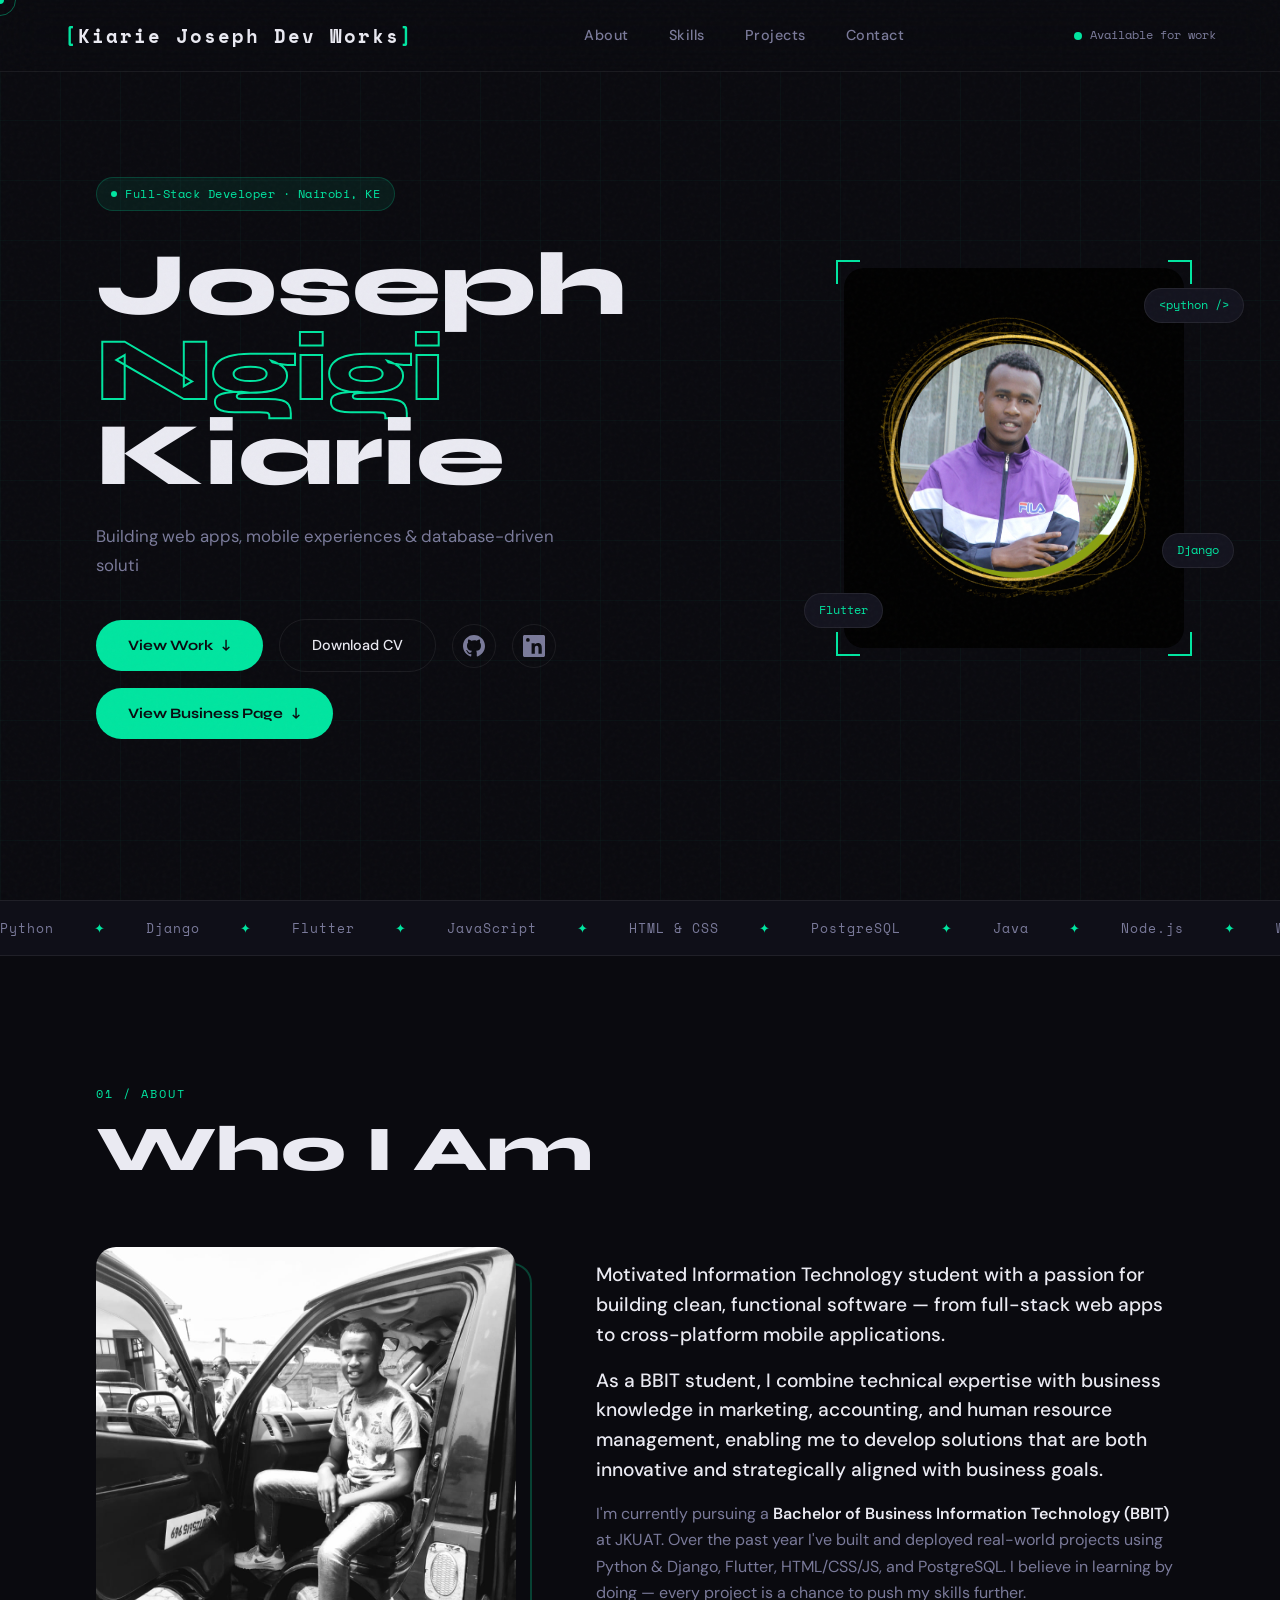
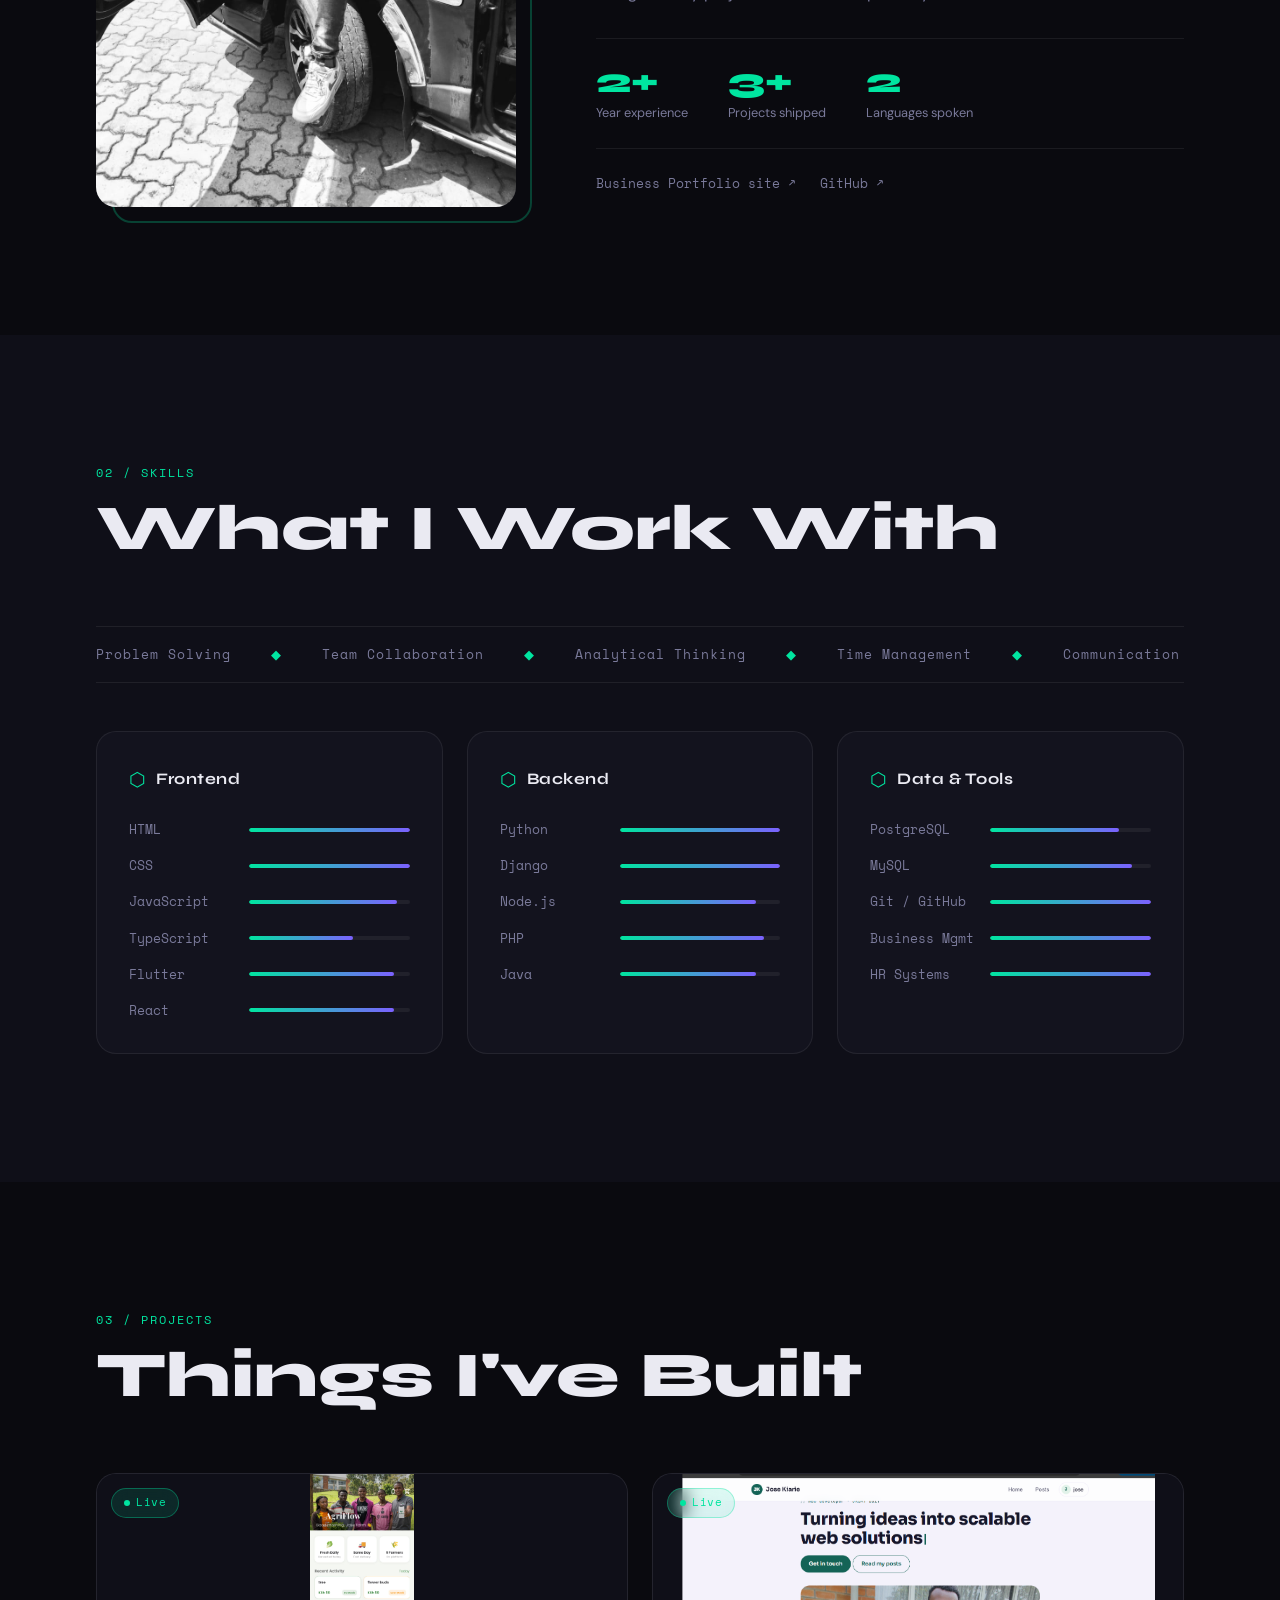
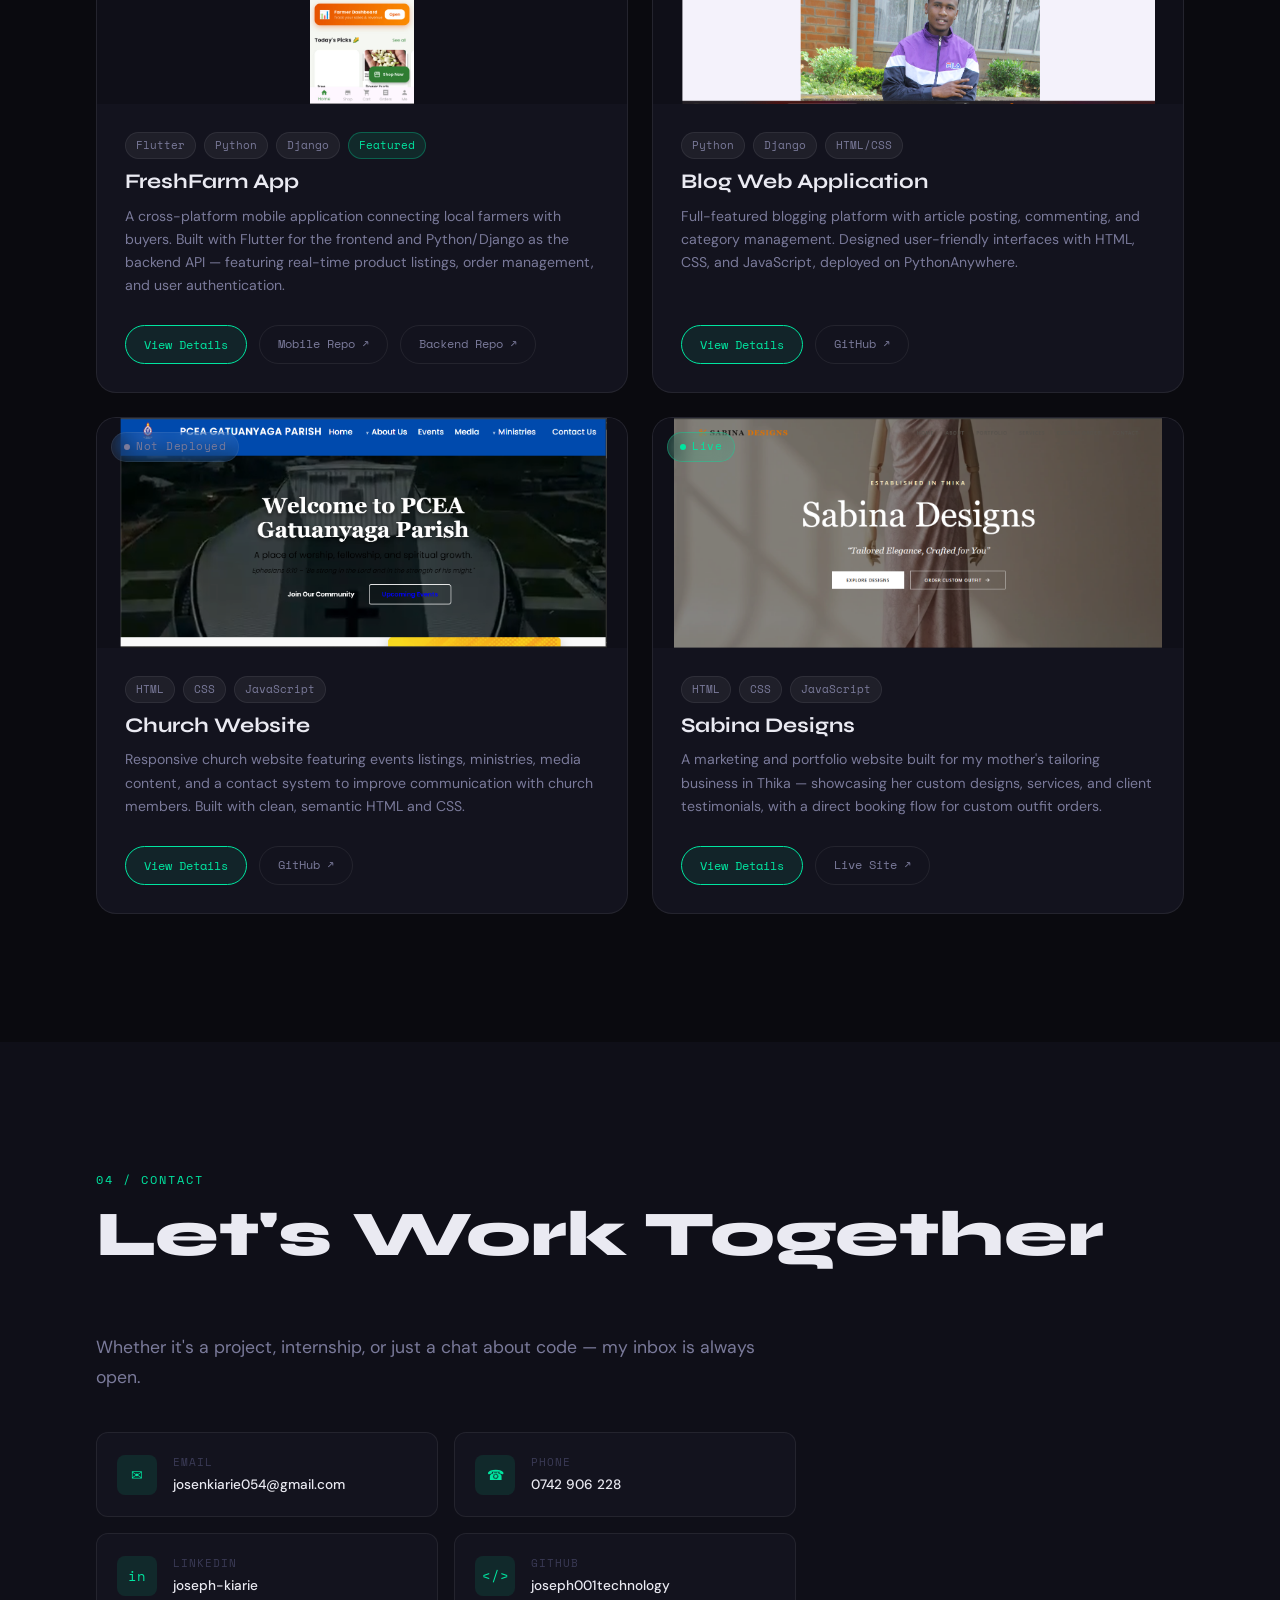
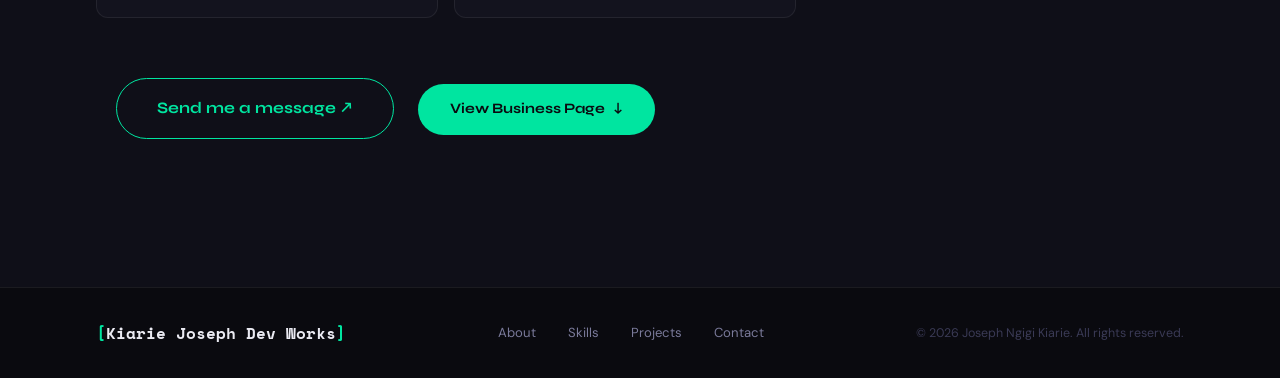
==== index.html @ 8373a61e "Initial commit" ====
<!DOCTYPE html>
<html lang="en">
<head>
  <meta charset="UTF-8" />
  <meta name="viewport" content="width=device-width, initial-scale=1.0" />
  <title>Joseph Ngigi Kiarie — Developer</title>
  <link rel="preconnect" href="https://fonts.googleapis.com" />
  <link rel="preconnect" href="https://fonts.gstatic.com" crossorigin />
  <link href="https://fonts.googleapis.com/css2?family=Space+Mono:ital,wght@0,400;0,700;1,400&family=Syne:wght@400;600;700;800&family=DM+Sans:wght@300;400;500&display=swap" rel="stylesheet" />
  <link rel="stylesheet" href="style.css" />
  <link rel="stylesheet" href="mediaqueries.css" />
</head>
<body>
 
  <!-- CURSOR -->
  <div class="cursor" id="cursor"></div>
  <div class="cursor-follower" id="cursor-follower"></div>
 
  <!-- NOISE OVERLAY -->
  <div class="noise"></div>
 
  <!-- DESKTOP NAV -->
  <nav id="desktop-nav">
    <div class="logo">
      <span class="logo-bracket">[</span>Kiarie Joseph Dev Works<span class="logo-bracket">]</span>
    </div>
    <ul class="nav-links">
      <li><a href="#about">About</a></li>
      <li><a href="#experience">Skills</a></li>
      <li><a href="#projects">Projects</a></li>
      <li><a href="#contact">Contact</a></li>
    </ul>
    <div class="nav-status">
      <span class="status-dot"></span> Available for work
    </div>
  </nav>
 
  <!-- HAMBURGER NAV -->
  <nav id="hamburger-nav">
    <div class="logo">
      <span class="logo-bracket">[</span>Kiarie Joseph Dev Works<span class="logo-bracket">]</span>
    </div>
    <div class="hamburger-menu">
      <div class="hamburger-icon" id="hamburger-icon" onclick="toggleMenu()">
        <span></span><span></span><span></span>
      </div>
      <div class="menu-links" id="menu-links">
        <li><a href="#about" onclick="toggleMenu()">About</a></li>
        <li><a href="#experience" onclick="toggleMenu()">Skills</a></li>
        <li><a href="#projects" onclick="toggleMenu()">Projects</a></li>
        <li><a href="#contact" onclick="toggleMenu()">Contact</a></li>
      </div>
    </div>
  </nav>
 
  <!-- HERO -->
  <section id="profile">
    <div class="hero-bg-grid"></div>
    <div class="hero-content">
      <div class="hero-tag reveal">
        <span class="tag-dot"></span> Full-Stack Developer · Nairobi, KE
      </div>
      <h1 class="hero-title reveal">
        <span class="line">Joseph</span>
        <span class="line accent-line">Ngigi</span>
        <span class="line">Kiarie</span>
      </h1>
      <p class="hero-sub reveal">
        Building web apps, mobile experiences & database-driven solutions — one clean line of code at a time.
      </p>
      <div class="hero-links reveal">
        <a href="#projects" class="btn-primary">View Work <span>↓</span></a>
        <a href="./assets/Joseph_Ngigi_Kiarie_CV 1.pdf" target="_blank" class="btn-ghost">Download CV</a>
        <a href="https://github.com/joseph001technology/" target="_blank" class="btn-icon" title="GitHub">
          <svg viewBox="0 0 24 24" fill="currentColor" width="22" height="22"><path d="M12 0C5.37 0 0 5.37 0 12c0 5.3 3.44 9.8 8.21 11.39.6.11.82-.26.82-.58v-2.03c-3.34.73-4.04-1.61-4.04-1.61-.55-1.39-1.34-1.76-1.34-1.76-1.09-.75.08-.73.08-.73 1.21.08 1.85 1.24 1.85 1.24 1.07 1.84 2.81 1.31 3.5 1 .11-.78.42-1.31.76-1.61-2.67-.3-5.47-1.33-5.47-5.93 0-1.31.47-2.38 1.24-3.22-.12-.3-.54-1.52.12-3.18 0 0 1.01-.32 3.3 1.23a11.5 11.5 0 0 1 3-.4c1.02 0 2.04.14 3 .4 2.28-1.55 3.29-1.23 3.29-1.23.66 1.66.24 2.88.12 3.18.77.84 1.24 1.91 1.24 3.22 0 4.61-2.81 5.63-5.48 5.92.43.37.81 1.1.81 2.22v3.29c0 .32.21.7.82.58C20.56 21.8 24 17.3 24 12c0-6.63-5.37-12-12-12z"/></svg>
        </a>
        <a href="https://www.linkedin.com/in/joseph-kiarie-183982374/" target="_blank" class="btn-icon" title="LinkedIn">
          <svg viewBox="0 0 24 24" fill="currentColor" width="22" height="22"><path d="M20.45 20.45h-3.55v-5.57c0-1.33-.03-3.04-1.85-3.04-1.85 0-2.13 1.45-2.13 2.94v5.67H9.37V9h3.41v1.56h.05c.47-.9 1.63-1.85 3.36-1.85 3.59 0 4.26 2.36 4.26 5.44v6.3zM5.34 7.43a2.06 2.06 0 1 1 0-4.12 2.06 2.06 0 0 1 0 4.12zM3.56 20.45h3.55V9H3.56v11.45zM22.22 0H1.77C.79 0 0 .77 0 1.73v20.54C0 23.23.79 24 1.77 24h20.45c.98 0 1.78-.77 1.78-1.73V1.73C24 .77 23.2 0 22.22 0z"/></svg>
        </a>
        <a href="Business.html" class="btn-primary">View Business Page  <span>↓</span></a>
      </div>
    </div>
    <div class="hero-visual reveal">
      <div class="profile-frame">
        <img src="./assets/images/profile-pic.png" alt="Joseph Ngigi" />
        <div class="frame-corner tl"></div>
        <div class="frame-corner tr"></div>
        <div class="frame-corner bl"></div>
        <div class="frame-corner br"></div>
      </div>
      <div class="floating-tag tag-1"><span class="mono">&lt;python /&gt;</span></div>
      <div class="floating-tag tag-2"><span class="mono">Django</span></div>
      <div class="floating-tag tag-3"><span class="mono">Flutter</span></div>
    </div>
  </section>
 
  <!-- MARQUEE TICKER -->
  <div class="marquee-wrapper">
    <div class="marquee-track">
      <span>Python</span><span class="sep">✦</span>
      <span>Django</span><span class="sep">✦</span>
      <span>Flutter</span><span class="sep">✦</span>
      <span>JavaScript</span><span class="sep">✦</span>
      <span>HTML &amp; CSS</span><span class="sep">✦</span>
      <span>PostgreSQL</span><span class="sep">✦</span>
      <span>Java</span><span class="sep">✦</span>
      <span>Node.js</span><span class="sep">✦</span>
      <span>Web Design</span><span class="sep">✦</span>
      <span>Git</span><span class="sep">✦</span>
      <span>PHP</span><span class="sep">✦</span>
      <!-- duplicate for seamless loop -->
      <span>Python</span><span class="sep">✦</span>
      <span>Django</span><span class="sep">✦</span>
      <span>Flutter</span><span class="sep">✦</span>
      <span>JavaScript</span><span class="sep">✦</span>
      <span>HTML &amp; CSS</span><span class="sep">✦</span>
      <span>PostgreSQL</span><span class="sep">✦</span>
      <span>Java</span><span class="sep">✦</span>
      <span>Node.js</span><span class="sep">✦</span>
      <span>Web Design</span><span class="sep">✦</span>
      <span>Git</span><span class="sep">✦</span>
      <span>PHP</span><span class="sep">✦</span>
    </div>
  </div>
 
  <!-- ABOUT -->
  <section id="about">
    <div class="section-header reveal">
      <span class="section-label">01 / About</span>
      <h2 class="section-title">Who I Am</h2>
    </div>
    <div class="about-grid">
      <div class="about-image-wrap reveal">
        <div class="about-img-frame">
          <img src="./assets/images/about-pic.jpg" alt="Joseph working" class="about-pic"/>
          <div class="img-decoration"></div>
        </div>
      </div>
      <div class="about-text reveal">
        <p class="about-lead">
          Motivated Information Technology student with a passion for building clean, functional software — from full-stack web apps to cross-platform mobile applications.
        </p>
        <p class="about-lead">
          
         As a BBIT student, I combine technical expertise with business knowledge in marketing, accounting, and human resource management, enabling me to develop solutions that are both innovative and strategically aligned with business goals.

        </p>
        <p class="about-body">
          I'm currently pursuing a <strong>Bachelor of Business Information Technology (BBIT)</strong> at JKUAT. Over the past year I've built and deployed real-world projects using Python & Django, Flutter, HTML/CSS/JS, and PostgreSQL. I believe in learning by doing — every project is a chance to push my skills further.
        </p>
        <div class="about-stats">
          <div class="stat">
            <span class="stat-num">2+</span>
            <span class="stat-label">Year experience</span>
          </div>
          <div class="stat">
            <span class="stat-num">3+</span>
            <span class="stat-label">Projects shipped</span>
          </div>
          <div class="stat">
            <span class="stat-num">2</span>
            <span class="stat-label">Languages spoken</span>
          </div>
        </div>
        <div class="about-links">
          <a href="https://kiariejosephdevworks.netlify.app//" target="_blank" class="inline-link"> Business Portfolio site ↗</a>
          <a href="https://github.com/joseph001technology/" target="_blank" class="inline-link">GitHub ↗</a>
        </div>
      </div>
    </div>
  </section>
 
  <!-- EXPERIENCE / SKILLS -->
  <section id="experience">
    <div class="section-header reveal">
      <span class="section-label">02 / Skills</span>
      <h2 class="section-title">What I Work With</h2>
    </div>
 
    <!-- second marquee - reverse -->
    <div class="marquee-wrapper marquee-reverse reveal">
      <div class="marquee-track">
        <span>Problem Solving</span><span class="sep">◆</span>
        <span>Team Collaboration</span><span class="sep">◆</span>
        <span>Analytical Thinking</span><span class="sep">◆</span>
        <span>Time Management</span><span class="sep">◆</span>
        <span>Communication</span><span class="sep">◆</span>
        <span>Quick Learner</span><span class="sep">◆</span>
        <span>Problem Solving</span><span class="sep">◆</span>
        <span>Team Collaboration</span><span class="sep">◆</span>
        <span>Analytical Thinking</span><span class="sep">◆</span>
        <span>Time Management</span><span class="sep">◆</span>
        <span>Communication</span><span class="sep">◆</span>
        <span>Quick Learner</span><span class="sep">◆</span>
      </div>
    </div>
 
    <div class="skills-grid">
      <div class="skill-card reveal" data-category="Frontend">
        <div class="skill-card-header">
          <span class="skill-icon">⬡</span>
          <h3>Frontend</h3>
        </div>
        <ul class="skill-list">
          <li><span class="skill-name">HTML</span><span class="skill-bar"><span style="width:100%"></span></span></li>
          <li><span class="skill-name">CSS</span><span class="skill-bar"><span style="width:100%"></span></span></li>
          <li><span class="skill-name">JavaScript</span><span class="skill-bar"><span style="width:92%"></span></span></li>
          <li><span class="skill-name">TypeScript</span><span class="skill-bar"><span style="width:65%"></span></span></li>
          <li><span class="skill-name">Flutter</span><span class="skill-bar"><span style="width:90%"></span></span></li>
          <li><span class="skill-name">React</span><span class="skill-bar"><span style="width:90%"></span></span></li>
        </ul>
      </div>
      <div class="skill-card reveal" data-category="Backend">
        <div class="skill-card-header">
          <span class="skill-icon">⬡</span>
          <h3>Backend</h3>
        </div>
        <ul class="skill-list">
          <li><span class="skill-name">Python</span><span class="skill-bar"><span style="width:100%"></span></span></li>
          <li><span class="skill-name">Django</span><span class="skill-bar"><span style="width:100%"></span></span></li>
          <li><span class="skill-name">Node.js</span><span class="skill-bar"><span style="width:85%"></span></span></li>
          <li><span class="skill-name">PHP</span><span class="skill-bar"><span style="width:90%"></span></span></li>
          <li><span class="skill-name">Java</span><span class="skill-bar"><span style="width:85%"></span></span></li>
        </ul>
      </div>
      <div class="skill-card reveal" data-category="Data & Tools">
        <div class="skill-card-header">
          <span class="skill-icon">⬡</span>
          <h3>Data &amp; Tools</h3>
        </div>
        <ul class="skill-list">
          <li><span class="skill-name">PostgreSQL</span><span class="skill-bar"><span style="width:80%"></span></span></li>
          <li><span class="skill-name">MySQL</span><span class="skill-bar"><span style="width:88%"></span></span></li>
          <li><span class="skill-name">Git / GitHub</span><span class="skill-bar"><span style="width:100%"></span></span></li>
          <li><span class="skill-name">Business Mgmt</span><span class="skill-bar"><span style="width:100%"></span></span></li>
          <li><span class="skill-name">HR Systems</span><span class="skill-bar"><span style="width:100%"></span></span></li>
        </ul>
      </div>
    </div>
  </section>
 
  <!-- PROJECTS -->
  <section id="projects">
    <div class="section-header reveal">
      <span class="section-label">03 / Projects</span>
      <h2 class="section-title">Things I've Built</h2>
    </div>
    <div class="projects-grid">
 
      <!-- FreshFarm App -->
      <div class="project-card reveal" data-project="freshfarm">
        <div class="project-card-inner">
          <div class="project-img-wrap">
            <img src="assets/images/Agriflow-home.jpeg" alt="FreshFarm App" class="project-img" onerror="this.style.display='none'; this.nextElementSibling.style.display='flex';" />
            <div class="project-placeholder">
              <span>🌿</span>
            </div>
            <span class="project-status status-live"><span class="status-pulse"></span>Live</span>
          </div>
          <div class="project-info">
            <div class="project-meta">
              <span class="project-tag">Flutter</span>
              <span class="project-tag">Python</span>
              <span class="project-tag">Django</span>
              <span class="project-tag featured-tag">Featured</span>
            </div>
            <h3 class="project-title">FreshFarm App</h3>
            <p class="project-desc">A cross-platform mobile application connecting local farmers with buyers. Built with Flutter for the frontend and Python/Django as the backend API — featuring real-time product listings, order management, and user authentication.</p>
            <div class="project-actions">
              <button class="project-btn details-btn" data-project="freshfarm">View Details</button>
              <a href="https://github.com/joseph001technology/Farmers-App-Mobile" target="_blank" class="project-btn ghost">Mobile Repo ↗</a>
              <a href="https://github.com/joseph001technology/Farmers-App-Backend" target="_blank" class="project-btn ghost">Backend Repo ↗</a>
            </div>
          </div>
        </div>
      </div>
 
      <!-- Blog App -->
      <div class="project-card reveal" data-project="blog">
        <div class="project-card-inner">
          <div class="project-img-wrap">
            <img src="./assets/images/blog-home.png" alt="Blog Web App" class="project-img" onerror="this.style.display='none'; this.nextElementSibling.style.display='flex';" />
            <div class="project-placeholder"><span>✍️</span></div>
            <span class="project-status status-live"><span class="status-pulse"></span>Live</span>
          </div>
          <div class="project-info">
            <div class="project-meta">
              <span class="project-tag">Python</span>
              <span class="project-tag">Django</span>
              <span class="project-tag">HTML/CSS</span>
            </div>
            <h3 class="project-title">Blog Web Application</h3>
            <p class="project-desc">Full-featured blogging platform with article posting, commenting, and category management. Designed user-friendly interfaces with HTML, CSS, and JavaScript, deployed on PythonAnywhere.</p>
            <div class="project-actions">
              <button class="project-btn details-btn" data-project="blog">View Details</button>
              <a href="https://github.com/joseph-nextgenwebdeveloper/personal-blog" target="_blank" class="project-btn ghost">GitHub ↗</a>
            </div>
          </div>
        </div>
      </div>
 
      <!-- Church Website -->
      <div class="project-card reveal" data-project="church">
        <div class="project-card-inner">
          <div class="project-img-wrap">
            <img src="./assets/images/church-home.png" alt="Church Website" class="project-img" onerror="this.style.display='none'; this.nextElementSibling.style.display='flex';"/>
            <div class="project-placeholder"><span>⛪</span></div>
            <span class="project-status status-notdeployed"><span class="status-pulse"></span>Not Deployed</span>
          </div>
          <div class="project-info">
            <div class="project-meta">
              <span class="project-tag">HTML</span>
              <span class="project-tag">CSS</span>
              <span class="project-tag">JavaScript</span>
            </div>
            <h3 class="project-title">Church Website</h3>
            <p class="project-desc">Responsive church website featuring events listings, ministries, media content, and a contact system to improve communication with church members. Built with clean, semantic HTML and CSS.</p>
            <div class="project-actions">
              <button class="project-btn details-btn" data-project="church">View Details</button>
              <a href="https://github.com/joseph001technology/" target="_blank" class="project-btn ghost">GitHub ↗</a>
            </div>
          </div>
        </div>
      </div>
 
      <!-- Sabina Designs -->
      <div class="project-card reveal" data-project="sabina">
        <div class="project-card-inner">
          <div class="project-img-wrap">
            <img src="./assets/images/elegance-home.png" alt="Sabina Designs" class="project-img" onerror="this.style.display='none'; this.nextElementSibling.style.display='flex';"/>
            <div class="project-placeholder"><span>🧵</span></div>
            <span class="project-status status-live"><span class="status-pulse"></span>Live</span>
          </div>
          <div class="project-info">
            <div class="project-meta">
              <span class="project-tag">HTML</span>
              <span class="project-tag">CSS</span>
              <span class="project-tag">JavaScript</span>
            </div>
            <h3 class="project-title">Sabina Designs</h3>
            <p class="project-desc">A marketing and portfolio website built for my mother's tailoring business in Thika — showcasing her custom designs, services, and client testimonials, with a direct booking flow for custom outfit orders.</p>
            <div class="project-actions">
              <button class="project-btn details-btn" data-project="sabina">View Details</button>
              <a href="https://sabinakiarie.netlify.app/" target="_blank" class="project-btn ghost">Live Site ↗</a>
            </div>
          </div>
        </div>
      </div>
 
    </div>
  </section>
 
  <!-- CONTACT -->
  <section id="contact">
    <div class="section-header reveal">
      <span class="section-label">04 / Contact</span>
      <h2 class="section-title">Let's Work Together</h2>
    </div>
    <div class="contact-wrapper reveal">
      <p class="contact-intro">Whether it's a project, internship, or just a chat about code — my inbox is always open.</p>
      <div class="contact-cards">
        <a href="mailto:josenkiarie054@gmail.com" class="contact-card">
          <span class="contact-icon">✉</span>
          <div>
            <span class="contact-label">Email</span>
            <span class="contact-value">josenkiarie054@gmail.com</span>
          </div>
        </a>
        <a href="tel:+254742906228" class="contact-card">
          <span class="contact-icon">☎</span>
          <div>
            <span class="contact-label">Phone</span>
            <span class="contact-value">0742 906 228</span>
          </div>
        </a>
        <a href="https://www.linkedin.com/in/joseph-kiarie-183982374/" target="_blank" class="contact-card">
          <span class="contact-icon">in</span>
          <div>
            <span class="contact-label">LinkedIn</span>
            <span class="contact-value">joseph-kiarie</span>
          </div>
        </a>
        <a href="https://github.com/joseph001technology/" target="_blank" class="contact-card">
          <span class="contact-icon">&lt;/&gt;</span>
          <div>
            <span class="contact-label">GitHub</span>
            <span class="contact-value">joseph001technology</span>
          </div>
        </a>
      </div>
      <a href="mailto:josephnkiarie054@gmail.com" class="big-cta">Send me a message ↗</a>
      <a href="Business.html" class="btn-primary">View Business Page  <span>↓</span></a>
    </div>
  </section>
 
  <!-- FOOTER -->
  <footer>
    <div class="footer-inner">
      <div class="footer-logo"><span class="logo-bracket">[</span>Kiarie Joseph Dev Works<span class="logo-bracket">]</span></div>
      <nav class="footer-nav">
        <a href="#about">About</a>
        <a href="#experience">Skills</a>
        <a href="#projects">Projects</a>
        <a href="#contact">Contact</a>
      </nav>
      <p class="footer-copy">© 2025 Joseph Ngigi Kiarie. All rights reserved.</p>
    </div>
  </footer>

  <!-- PROJECT DETAIL MODAL (populated by project-modal.js) -->
  <div id="project-modal-overlay" class="project-modal-overlay" aria-hidden="true">
    <div class="project-modal" role="dialog" aria-modal="true" aria-labelledby="pm-title">
      <button class="project-modal-close" id="pm-close" aria-label="Close">✕</button>

      <div class="pm-gallery">
        <div class="pm-main-img-wrap">
          <img id="pm-main-img" src="" alt="" onerror="this.style.opacity='0.15';" />
          <span class="pm-zoom-hint">Click to enlarge ⤢</span>
        </div>
        <div class="pm-thumbs" id="pm-thumbs"></div>
      </div>

      <div class="pm-body">
        <div class="pm-meta-row">
          <div class="pm-tags" id="pm-tags"></div>
          <span class="project-status" id="pm-status"><span class="status-pulse"></span><span id="pm-status-label"></span></span>
        </div>
        <h3 class="pm-title" id="pm-title"></h3>
        <p class="pm-status-note" id="pm-status-note"></p>

        <div class="pm-section">
          <h4>Overview</h4>
          <p id="pm-overview"></p>
        </div>

        <div class="pm-section">
          <h4>Key Features</h4>
          <ul id="pm-features"></ul>
        </div>

        <div class="pm-section">
          <h4>Tech Stack</h4>
          <div class="pm-stack" id="pm-stack"></div>
        </div>

        <div class="pm-actions" id="pm-actions"></div>
      </div>
    </div>
  </div>

  <!-- FULLSCREEN IMAGE LIGHTBOX -->
  <div id="pm-lightbox" class="pm-lightbox" aria-hidden="true">
    <button class="pm-lightbox-close" id="pm-lightbox-close" aria-label="Close">✕</button>
    <img id="pm-lightbox-img" src="" alt="" />
  </div>
 
  <script src="script.js"></script>
  <script src="project-modal.js"></script>
</body>
</html>
---- style.css ----
/* =============================================
   JOSEPH NGIGI KIARIE — PORTFOLIO
   Dark Theme · Syne + Space Mono
   ============================================= */
 
/* --- VARIABLES --- */
:root {
  --bg:          #0a0a0f;
  --bg-2:        #0f0f18;
  --bg-card:     #13131e;
  --border:      rgba(255,255,255,0.07);
  --accent:      #00e5a0;
  --accent-2:    #7b61ff;
  --accent-warm: #ff6b35;
  --text:        #eaeaf2;
  --text-muted:  #7a7a9a;
  --text-dim:    #3a3a55;
  --font-display: 'Syne', sans-serif;
  --font-mono:    'Space Mono', monospace;
  --font-body:    'DM Sans', sans-serif;
  --radius:       12px;
  --radius-lg:    20px;
  --transition:   0.35s cubic-bezier(0.4,0,0.2,1);
}
 
/* --- RESET --- */
*, *::before, *::after { margin:0; padding:0; box-sizing:border-box; }
 
html { scroll-behavior: smooth; }
 
body {
  background: var(--bg);
  color: var(--text);
  font-family: var(--font-body);
  font-size: 16px;
  line-height: 1.65;
  overflow-x: hidden;
  cursor: none;
}
 
/* --- NOISE TEXTURE --- */
.noise {
  position: fixed; inset: 0; z-index: 999; pointer-events: none;
  background-image: url("data:image/svg+xml,%3Csvg viewBox='0 0 256 256' xmlns='http://www.w3.org/2000/svg'%3E%3Cfilter id='n'%3E%3CfeTurbulence type='fractalNoise' baseFrequency='0.9' numOctaves='4' stitchTiles='stitch'/%3E%3C/filter%3E%3Crect width='100%25' height='100%25' filter='url(%23n)' opacity='0.04'/%3E%3C/svg%3E");
  opacity: 0.6;
}
 
/* --- CUSTOM CURSOR --- */
.cursor {
  width: 8px; height: 8px;
  background: var(--accent);
  border-radius: 50%;
  position: fixed; top:0; left:0;
  pointer-events: none; z-index: 10000;
  transform: translate(-50%,-50%);
  transition: width .2s, height .2s, background .2s;
}
.cursor-follower {
  width: 32px; height: 32px;
  border: 1.5px solid rgba(0,229,160,0.4);
  border-radius: 50%;
  position: fixed; top:0; left:0;
  pointer-events: none; z-index: 9999;
  transform: translate(-50%,-50%);
  transition: transform .12s ease, width .3s, height .3s, border-color .3s;
}
body:has(a:hover) .cursor { background: var(--accent-2); }
body:has(a:hover) .cursor-follower { border-color: var(--accent-2); width: 44px; height: 44px; }
 
/* --- TYPOGRAPHY --- */
h1,h2,h3,h4 { font-family: var(--font-display); font-weight: 800; line-height: 1.05; }
.mono { font-family: var(--font-mono); }
 
/* --- REVEAL ANIMATION --- */
.reveal {
  opacity: 0;
  transform: translateY(28px);
  transition: opacity 0.7s ease, transform 0.7s ease;
}
.reveal.visible {
  opacity: 1;
  transform: translateY(0);
}
 
/* =============================================
   NAV
   ============================================= */
#desktop-nav {
  position: fixed; top: 0; left:0; right:0; z-index: 100;
  display: flex; align-items: center; justify-content: space-between;
  padding: 0 4rem;
  height: 72px;
  background: rgba(10,10,15,0.8);
  backdrop-filter: blur(20px);
  border-bottom: 1px solid var(--border);
  transition: background var(--transition);
}
#desktop-nav.scrolled { background: rgba(10,10,15,0.97); }
 
.logo {
  font-family: var(--font-mono);
  font-size: 1.2rem;
  font-weight: 700;
  letter-spacing: 2px;
  color: var(--text);
}
.logo-bracket { color: var(--accent); }
 
.nav-links {
  display: flex; gap: 2.5rem; list-style: none;
}
.nav-links a {
  font-family: var(--font-body);
  font-size: 0.9rem;
  font-weight: 500;
  color: var(--text-muted);
  text-decoration: none;
  letter-spacing: 0.5px;
  position: relative;
  transition: color var(--transition);
}
.nav-links a::after {
  content: '';
  position: absolute; bottom: -4px; left: 0;
  width: 0; height: 1px;
  background: var(--accent);
  transition: width var(--transition);
}
.nav-links a:hover { color: var(--text); }
.nav-links a:hover::after { width: 100%; }
 
.nav-status {
  display: flex; align-items: center; gap: 8px;
  font-size: 0.78rem;
  color: var(--text-muted);
  font-family: var(--font-mono);
}
.status-dot {
  width: 8px; height: 8px;
  background: var(--accent);
  border-radius: 50%;
  animation: pulse 2s infinite;
}
@keyframes pulse {
  0%,100% { box-shadow: 0 0 0 0 rgba(0,229,160,0.5); }
  50%      { box-shadow: 0 0 0 6px rgba(0,229,160,0); }
}
 
/* HAMBURGER */
#hamburger-nav {
  display: none;
  position: fixed; top:0; left:0; right:0; z-index:100;
  align-items: center; justify-content: space-between;
  padding: 0 1.5rem; height: 64px;
  background: rgba(10,10,15,0.95);
  border-bottom: 1px solid var(--border);
}
.hamburger-icon {
  display: flex; flex-direction: column; gap: 5px; cursor: pointer;
}
.hamburger-icon span {
  display: block; width: 26px; height: 2px;
  background: var(--text);
  transition: all 0.3s ease;
}
.hamburger-icon.open span:first-child  { transform: rotate(45deg) translate(5px,5px); }
.hamburger-icon.open span:nth-child(2) { opacity:0; }
.hamburger-icon.open span:last-child   { transform: rotate(-45deg) translate(5px,-5px); }
 
.menu-links {
  position: absolute; top: 64px; left:0; right:0;
  background: var(--bg-2);
  max-height: 0; overflow: hidden;
  transition: max-height 0.4s ease;
  border-bottom: 1px solid var(--border);
  list-style: none;
}
.menu-links.open { max-height: 300px; }
.menu-links a {
  display: block; padding: 1rem 2rem;
  color: var(--text); text-decoration: none;
  font-size: 1rem;
  border-bottom: 1px solid var(--border);
  transition: color var(--transition), background var(--transition);
}
.menu-links a:hover { color: var(--accent); background: rgba(0,229,160,0.05); }
.menu-links li { list-style: none; }
 
/* =============================================
   HERO
   ============================================= */
#profile {
  min-height: 100vh;
  display: flex; align-items: center; justify-content: space-between;
  padding: 80px 6rem 4rem;
  gap: 4rem;
  position: relative; overflow: hidden;
}
.hero-bg-grid {
  position: absolute; inset: 0; z-index:0;
  background-image:
    linear-gradient(rgba(0,229,160,0.03) 1px, transparent 1px),
    linear-gradient(90deg, rgba(0,229,160,0.03) 1px, transparent 1px);
  background-size: 60px 60px;
  animation: gridDrift 20s linear infinite;
}
@keyframes gridDrift {
  0%   { background-position: 0 0; }
  100% { background-position: 60px 60px; }
}
.hero-content { flex: 1; position: relative; z-index:1; }
 
.hero-tag {
  display: inline-flex; align-items: center; gap: 8px;
  background: rgba(0,229,160,0.08);
  border: 1px solid rgba(0,229,160,0.2);
  color: var(--accent);
  font-family: var(--font-mono);
  font-size: 0.75rem;
  padding: 6px 14px;
  border-radius: 100px;
  margin-bottom: 2rem;
  letter-spacing: 0.5px;
}
.tag-dot { width:6px; height:6px; background:var(--accent); border-radius:50%; animation: pulse 2s infinite; }
 
.hero-title {
  font-size: clamp(3.5rem, 7vw, 6.5rem);
  display: flex; flex-direction: column;
  line-height: 0.95;
  margin-bottom: 1.5rem;
}
.hero-title .line { display: block; }
.hero-title .accent-line {
  color: transparent;
  -webkit-text-stroke: 2px var(--accent);
  letter-spacing: -2px;
}
 
.hero-sub {
  font-size: 1.05rem;
  color: var(--text-muted);
  max-width: 480px;
  margin-bottom: 2.5rem;
  line-height: 1.7;
}
 
.hero-links { display: flex; align-items: center; gap: 1rem; flex-wrap: wrap; }
 
.btn-primary {
  display: inline-flex; align-items: center; gap: 8px;
  background: var(--accent);
  color: #0a0a0f;
  font-weight: 700;
  font-family: var(--font-display);
  font-size: 0.9rem;
  padding: 0.85rem 2rem;
  border-radius: 100px;
  text-decoration: none;
  transition: all var(--transition);
}
.btn-primary:hover { background: #00c48a; transform: translateY(-2px); box-shadow: 0 12px 40px rgba(0,229,160,0.25); }
 
.btn-ghost {
  display: inline-flex; align-items: center; gap: 8px;
  border: 1px solid var(--border);
  color: var(--text);
  font-weight: 500;
  font-size: 0.9rem;
  padding: 0.85rem 2rem;
  border-radius: 100px;
  text-decoration: none;
  transition: all var(--transition);
}
.btn-ghost:hover { border-color: var(--accent); color: var(--accent); transform: translateY(-2px); }
 
.btn-icon {
  display: inline-flex; align-items: center; justify-content: center;
  width: 44px; height: 44px;
  border: 1px solid var(--border);
  border-radius: 50%;
  color: var(--text-muted);
  text-decoration: none;
  transition: all var(--transition);
}
.btn-icon:hover { border-color: var(--accent); color: var(--accent); transform: translateY(-2px); }
 
/* HERO VISUAL */
.hero-visual {
  position: relative; z-index:1;
  flex-shrink:0;
}
.profile-frame {
  position: relative;
  width: 340px; height: 380px;
}
.profile-frame img {
  width: 100%; height: 100%;
  object-fit: cover;
  border-radius: var(--radius-lg);
  filter: grayscale(15%) contrast(1.05);
}
.frame-corner {
  position: absolute;
  width: 24px; height: 24px;
  border-color: var(--accent);
  border-style: solid;
}
.tl { top:-8px; left:-8px; border-width: 2px 0 0 2px; }
.tr { top:-8px; right:-8px; border-width: 2px 2px 0 0; }
.bl { bottom:-8px; left:-8px; border-width: 0 0 2px 2px; }
.br { bottom:-8px; right:-8px; border-width: 0 2px 2px 0; }
 
.floating-tag {
  position: absolute;
  background: var(--bg-card);
  border: 1px solid var(--border);
  border-radius: 100px;
  padding: 6px 14px;
  font-size: 0.75rem;
  color: var(--accent);
  white-space: nowrap;
  backdrop-filter: blur(10px);
}
.tag-1 { top: 20px; right: -60px; animation: float 3s ease-in-out infinite; }
.tag-2 { bottom: 80px; right: -50px; animation: float 3.5s ease-in-out infinite 0.5s; }
.tag-3 { bottom: 20px; left: -40px; animation: float 4s ease-in-out infinite 1s; }
@keyframes float {
  0%,100% { transform: translateY(0); }
  50%      { transform: translateY(-10px); }
}
 
/* =============================================
   MARQUEE
   ============================================= */
.marquee-wrapper {
  overflow: hidden;
  border-top: 1px solid var(--border);
  border-bottom: 1px solid var(--border);
  padding: 14px 0;
  background: var(--bg-2);
  margin: 0;
}
.marquee-track {
  display: inline-flex; gap: 2.5rem;
  white-space: nowrap;
  animation: marquee 30s linear infinite;
  font-family: var(--font-mono);
  font-size: 0.82rem;
  color: var(--text-muted);
  letter-spacing: 1px;
}
.marquee-reverse .marquee-track { animation-direction: reverse; animation-duration: 25s; }
.marquee-track .sep { color: var(--accent); }
@keyframes marquee {
  0%   { transform: translateX(0); }
  100% { transform: translateX(-50%); }
}
 
/* =============================================
   ABOUT
   ============================================= */
#about {
  padding: 8rem 6rem;
}
.section-header { margin-bottom: 4rem; }
.section-label {
  display: block;
  font-family: var(--font-mono);
  font-size: 0.75rem;
  color: var(--accent);
  letter-spacing: 2px;
  text-transform: uppercase;
  margin-bottom: 0.75rem;
}
.section-title {
  font-size: clamp(2.5rem, 5vw, 4rem);
  color: var(--text);
}
 
.about-grid {
  display: grid;
  grid-template-columns: 1fr 1.4fr;
  gap: 5rem;
  align-items: center;
}
.about-img-frame {
  position: relative;
}
.about-img-frame .about-pic {
  width: 100%;
  border-radius: var(--radius-lg);
  display: block;
  filter: grayscale(10%) contrast(1.05);
}
.img-decoration {
  position: absolute;
  bottom: -16px; right: -16px;
  width: 100%; height: 100%;
  border: 2px solid var(--accent);
  border-radius: var(--radius-lg);
  opacity: 0.25;
  z-index: -1;
}
.about-lead {
  font-size: 1.2rem;
  font-weight: 500;
  color: var(--text);
  margin-bottom: 1rem;
  line-height: 1.55;
}
.about-body {
  color: var(--text-muted);
  margin-bottom: 2rem;
}
.about-body strong { color: var(--text); font-weight: 600; }
 
.about-stats {
  display: flex; gap: 2.5rem;
  padding: 1.5rem 0;
  border-top: 1px solid var(--border);
  border-bottom: 1px solid var(--border);
  margin-bottom: 1.5rem;
}
.stat { display: flex; flex-direction: column; }
.stat-num {
  font-family: var(--font-display);
  font-size: 2.2rem;
  font-weight: 800;
  color: var(--accent);
  line-height: 1;
}
.stat-label { font-size: 0.8rem; color: var(--text-muted); margin-top: 4px; }
 
.about-links { display: flex; gap: 1.5rem; }
.inline-link {
  font-family: var(--font-mono);
  font-size: 0.82rem;
  color: var(--text-muted);
  text-decoration: none;
  transition: color var(--transition);
}
.inline-link:hover { color: var(--accent); }
 
/* =============================================
   SKILLS
   ============================================= */
#experience { padding: 8rem 6rem; background: var(--bg-2); }
.marquee-wrapper { margin-bottom: 0; }
 
.skills-grid {
  display: grid;
  grid-template-columns: repeat(3, 1fr);
  gap: 1.5rem;
  margin-top: 3rem;
}
.skill-card {
  background: var(--bg-card);
  border: 1px solid var(--border);
  border-radius: var(--radius-lg);
  padding: 2rem;
  transition: border-color var(--transition), transform var(--transition);
}
.skill-card:hover { border-color: rgba(0,229,160,0.3); transform: translateY(-4px); }
 
.skill-card-header {
  display: flex; align-items: center; gap: 10px;
  margin-bottom: 1.5rem;
}
.skill-icon { font-size: 1.2rem; color: var(--accent); }
.skill-card-header h3 { font-size: 1rem; font-weight: 700; letter-spacing: 0.5px; }
 
.skill-list { list-style: none; display: flex; flex-direction: column; gap: 0.9rem; }
.skill-list li { display: flex; align-items: center; gap: 10px; }
.skill-name {
  font-size: 0.82rem;
  color: var(--text-muted);
  width: 110px;
  flex-shrink: 0;
  font-family: var(--font-mono);
}
.skill-bar {
  flex: 1;
  height: 4px;
  background: rgba(255,255,255,0.06);
  border-radius: 100px;
  overflow: hidden;
}
.skill-bar span {
  display: block;
  height: 100%;
  background: linear-gradient(90deg, var(--accent), var(--accent-2));
  border-radius: 100px;
  width: 0;
  transition: width 1.2s cubic-bezier(0.4,0,0.2,1);
}
.skill-card.visible .skill-bar span { /* triggered by JS */ }
 
/* =============================================
   PROJECTS
   ============================================= */
#projects { padding: 8rem 6rem; }
 
.projects-grid {
  display: grid;
  grid-template-columns: 1fr 1fr;
  gap: 1.5rem;
}
.project-card {
  background: var(--bg-card);
  border: 1px solid var(--border);
  border-radius: var(--radius-lg);
  overflow: hidden;
  transition: border-color var(--transition), transform var(--transition), box-shadow var(--transition);
}
.project-card:hover {
  border-color: rgba(0,229,160,0.25);
  transform: translateY(-6px);
  box-shadow: 0 24px 60px rgba(0,0,0,0.4);
}
.project-card.featured {
  grid-column: span 2;
  border-color: rgba(0,229,160,0.15);
}
.project-card.featured .project-card-inner { display: flex; gap: 0; }
.project-card.featured .project-img-wrap { width: 50%; flex-shrink:0; min-height: 280px; }
.project-card.featured .project-info { padding: 2.5rem; }
 
.project-card-inner { display: flex; flex-direction: column; height: 100%; }
.project-img-wrap {
  position: relative;
  height: 230px;              /* fixed, not min-height — this is what was causing the misalignment: percentage heights on the image need a fixed parent height, or every photo renders at its own natural aspect ratio and cards go out of sync */
  display: flex;
  align-items: center;
  justify-content: center;
  background: var(--bg-2);
  overflow: hidden;
}
.project-img {
  width: 100%; height: 100%;
  object-fit: contain;        /* shows the full image, no cropping/zooming — may letterbox on non-16:9 photos, which is intentional per request */
  transition: transform 0.5s ease;
}
.project-card:hover .project-img { transform: scale(1.03); }
.project-placeholder {
  position: absolute; inset:0;
  display: none; /* only shown by JS onerror fallback when an image fails to load */
  align-items: center; justify-content: center;
  font-size: 3rem;
  background: linear-gradient(135deg, var(--bg-2), var(--bg-card));
}
.project-img { cursor: default; }
 
.project-info { padding: 1.75rem; display: flex; flex-direction: column; gap: 0.75rem; flex:1; }
.project-meta { display: flex; gap: 8px; flex-wrap: wrap; }
.project-tag {
  font-family: var(--font-mono);
  font-size: 0.7rem;
  padding: 3px 10px;
  border-radius: 100px;
  background: rgba(255,255,255,0.05);
  border: 1px solid var(--border);
  color: var(--text-muted);
}
.featured-tag {
  background: rgba(0,229,160,0.1);
  border-color: rgba(0,229,160,0.3);
  color: var(--accent);
}
.project-title {
  font-size: 1.3rem;
  font-weight: 700;
  color: var(--text);
}
.project-desc {
  font-size: 0.88rem;
  color: var(--text-muted);
  line-height: 1.65;
  flex:1;
}
.project-actions { display: flex; gap: 0.75rem; margin-top: auto; padding-top: 1rem; flex-wrap: wrap; }
 
.project-btn {
  font-family: var(--font-mono);
  font-size: 0.78rem;
  padding: 8px 18px;
  border-radius: 100px;
  border: 1px solid var(--accent);
  color: var(--accent);
  text-decoration: none;
  background: rgba(0,229,160,0.08);
  transition: all var(--transition);
  cursor: pointer;
}
.project-btn:hover { background: var(--accent); color: #0a0a0f; }
.project-btn.ghost {
  border-color: var(--border);
  color: var(--text-muted);
  background: transparent;
}
.project-btn.ghost:hover { border-color: var(--text-muted); color: var(--text); }

/* Details button (button element needs reset) */
button.project-btn {
  font-family: var(--font-mono);
  appearance: none;
}

/* =============================================
   PROJECT STATUS BADGES
   ============================================= */
.project-status {
  position: absolute;
  top: 14px; left: 14px;
  display: inline-flex; align-items: center; gap: 6px;
  font-family: var(--font-mono);
  font-size: 0.68rem;
  letter-spacing: 0.5px;
  padding: 5px 12px;
  border-radius: 100px;
  backdrop-filter: blur(10px);
  z-index: 2;
}
.status-pulse {
  width: 6px; height: 6px;
  border-radius: 50%;
  display: inline-block;
}

.status-live {
  background: rgba(0,229,160,0.12);
  border: 1px solid rgba(0,229,160,0.35);
  color: var(--accent);
}
.status-live .status-pulse { background: var(--accent); animation: pulse 2s infinite; }

.status-dev {
  background: rgba(255,107,53,0.12);
  border: 1px solid rgba(255,107,53,0.35);
  color: var(--accent-warm);
}
.status-dev .status-pulse { background: var(--accent-warm); animation: pulse 2s infinite; }

.status-notdeployed {
  background: rgba(255,255,255,0.06);
  border: 1px solid var(--border);
  color: var(--text-muted);
}
.status-notdeployed .status-pulse { background: var(--text-muted); }

/* Inside modal, status badge is inline, not absolute */
.pm-meta-row .project-status {
  position: static;
}

/* =============================================
   PROJECT DETAIL MODAL
   ============================================= */
.project-modal-overlay {
  position: fixed; inset: 0; z-index: 2000;
  background: rgba(6,6,10,0.88);
  backdrop-filter: blur(6px);
  display: flex; align-items: center; justify-content: center;
  padding: 3rem 1.5rem;
  opacity: 0; visibility: hidden;
  transition: opacity 0.3s ease, visibility 0.3s ease;
}
.project-modal-overlay.open {
  opacity: 1; visibility: visible;
}

.project-modal {
  background: var(--bg-card);
  border: 1px solid var(--border);
  border-radius: var(--radius-lg);
  width: 100%; max-width: 920px;
  max-height: 88vh;
  overflow-y: auto;
  position: relative;
  transform: translateY(20px) scale(0.98);
  opacity: 0;
  transition: transform 0.35s cubic-bezier(0.4,0,0.2,1), opacity 0.35s ease;
}
.project-modal-overlay.open .project-modal {
  transform: translateY(0) scale(1);
  opacity: 1;
}

/* scrollbar polish */
.project-modal::-webkit-scrollbar { width: 8px; }
.project-modal::-webkit-scrollbar-track { background: transparent; }
.project-modal::-webkit-scrollbar-thumb { background: var(--border); border-radius: 100px; }

.project-modal-close {
  position: absolute; top: 16px; right: 16px; z-index: 5;
  width: 38px; height: 38px;
  border-radius: 50%;
  border: 1px solid var(--border);
  background: rgba(10,10,15,0.7);
  backdrop-filter: blur(10px);
  color: var(--text);
  font-size: 1rem;
  cursor: pointer;
  display: flex; align-items: center; justify-content: center;
  transition: all var(--transition);
}
.project-modal-close:hover { border-color: var(--accent); color: var(--accent); transform: rotate(90deg); }

.pm-gallery { position: relative; }
.pm-main-img-wrap {
  width: 100%;
  height: 360px;
  background: var(--bg-2);
  overflow: hidden;
  border-radius: var(--radius-lg) var(--radius-lg) 0 0;
  display: flex;
  align-items: center;
  justify-content: center;
}
.pm-main-img-wrap img {
  width: 100%; height: 100%;
  object-fit: contain;
  display: block;
  cursor: zoom-in;
  transition: opacity 0.2s ease;
}
.pm-main-img-wrap img:hover { opacity: 0.92; }
.pm-main-img-wrap { position: relative; }
.pm-zoom-hint {
  position: absolute; bottom: 10px; right: 10px;
  font-family: var(--font-mono);
  font-size: 0.68rem;
  color: var(--text);
  background: rgba(10,10,15,0.65);
  backdrop-filter: blur(6px);
  padding: 4px 10px;
  border-radius: 100px;
  border: 1px solid var(--border);
  pointer-events: none;
  z-index: 2;
}

/* =============================================
   IMAGE LIGHTBOX (full-size view)
   ============================================= */
.pm-lightbox {
  position: fixed; inset: 0; z-index: 2100;
  background: rgba(4,4,7,0.95);
  display: flex; align-items: center; justify-content: center;
  padding: 2rem;
  opacity: 0; visibility: hidden;
  transition: opacity 0.25s ease, visibility 0.25s ease;
  cursor: zoom-out;
}
.pm-lightbox.open { opacity: 1; visibility: visible; }
.pm-lightbox img {
  max-width: 100%; max-height: 100%;
  object-fit: contain;
  border-radius: 8px;
  box-shadow: 0 30px 80px rgba(0,0,0,0.6);
}
.pm-lightbox-close {
  position: absolute; top: 20px; right: 24px;
  width: 42px; height: 42px;
  border-radius: 50%;
  border: 1px solid var(--border);
  background: rgba(10,10,15,0.7);
  color: var(--text);
  font-size: 1.1rem;
  display: flex; align-items: center; justify-content: center;
  cursor: pointer;
  transition: all var(--transition);
}
.pm-lightbox-close:hover { border-color: var(--accent); color: var(--accent); transform: rotate(90deg); }
.pm-thumbs {
  display: flex; gap: 8px;
  padding: 12px 1.75rem;
  overflow-x: auto;
  background: var(--bg-2);
}
.pm-thumbs img {
  width: 68px; height: 50px;
  object-fit: cover;
  border-radius: 8px;
  border: 2px solid transparent;
  cursor: pointer;
  opacity: 0.55;
  transition: all var(--transition);
  flex-shrink: 0;
}
.pm-thumbs img:hover { opacity: 0.85; }
.pm-thumbs img.active { border-color: var(--accent); opacity: 1; }

.pm-body { padding: 2rem 1.75rem 2.25rem; }
.pm-meta-row {
  display: flex; align-items: center; justify-content: space-between;
  flex-wrap: wrap; gap: 0.75rem;
  margin-bottom: 1rem;
}
.pm-tags { display: flex; gap: 8px; flex-wrap: wrap; }

.pm-title {
  font-size: 1.9rem;
  color: var(--text);
  margin-bottom: 0.5rem;
}

.pm-status-note {
  font-size: 0.85rem;
  color: var(--text-muted);
  font-style: italic;
  margin-bottom: 1.75rem;
  padding: 0.75rem 1rem;
  border-left: 2px solid var(--accent-warm);
  background: rgba(255,107,53,0.05);
  border-radius: 0 8px 8px 0;
}
.pm-status-note:empty { display: none; }

.pm-section { margin-bottom: 1.75rem; }
.pm-section h4 {
  font-family: var(--font-mono);
  font-size: 0.75rem;
  text-transform: uppercase;
  letter-spacing: 1.5px;
  color: var(--accent);
  margin-bottom: 0.75rem;
}
.pm-section p {
  color: var(--text-muted);
  font-size: 0.94rem;
  line-height: 1.75;
}
.pm-section ul {
  list-style: none;
  display: flex; flex-direction: column; gap: 0.6rem;
}
.pm-section ul li {
  color: var(--text-muted);
  font-size: 0.92rem;
  padding-left: 1.4rem;
  position: relative;
  line-height: 1.6;
}
.pm-section ul li::before {
  content: '→';
  position: absolute; left: 0;
  color: var(--accent);
}

.pm-stack { display: flex; gap: 8px; flex-wrap: wrap; }

.pm-actions { display: flex; gap: 0.85rem; flex-wrap: wrap; margin-top: 0.5rem; }

body.modal-open { overflow: hidden; }

/* =============================================
   CONTACT
   ============================================= */
#contact { padding: 8rem 6rem; background: var(--bg-2); }
 
.contact-wrapper { max-width: 700px; }
.contact-intro {
  font-size: 1.1rem;
  color: var(--text-muted);
  margin-bottom: 2.5rem;
  line-height: 1.7;
}
.contact-cards {
  display: grid;
  grid-template-columns: 1fr 1fr;
  gap: 1rem;
  margin-bottom: 2.5rem;
}
.contact-card {
  display: flex; align-items: center; gap: 1rem;
  background: var(--bg-card);
  border: 1px solid var(--border);
  border-radius: var(--radius);
  padding: 1.25rem;
  text-decoration: none;
  transition: all var(--transition);
}
.contact-card:hover {
  border-color: rgba(0,229,160,0.3);
  transform: translateX(4px);
  background: rgba(0,229,160,0.04);
}
.contact-icon {
  width: 40px; height: 40px;
  display: flex; align-items: center; justify-content: center;
  background: rgba(0,229,160,0.1);
  border-radius: 8px;
  color: var(--accent);
  font-family: var(--font-mono);
  font-size: 0.9rem;
  flex-shrink: 0;
}
.contact-label {
  display: block;
  font-family: var(--font-mono);
  font-size: 0.7rem;
  color: var(--text-dim);
  letter-spacing: 1px;
  text-transform: uppercase;
  margin-bottom: 2px;
}
.contact-value {
  display: block;
  font-size: 0.85rem;
  color: var(--text);
  font-weight: 500;
}
 
.big-cta {
  display: inline-flex;
  align-items: center; gap: 10px;
  background: transparent;
  border: 1px solid var(--accent);
  color: var(--accent);
  font-family: var(--font-display);
  font-weight: 700;
  font-size: 1rem;
  padding: 1rem 2.5rem;
  border-radius: 100px;
  text-decoration: none;
  transition: all var(--transition);
  position: relative; overflow: hidden;
  margin: 20px;
  
}

.big-cta::before {
  content: '';
  position: absolute; inset:0;
  background: var(--accent);
  transform: translateX(-100%);
  transition: transform 0.4s ease;
  z-index:0;
}
.big-cta:hover::before { transform: translateX(0); }
.big-cta:hover { color: #0a0a0f; }
.big-cta > * { position: relative; z-index:1; }
 
/* =============================================
   FOOTER
   ============================================= */
footer {
  border-top: 1px solid var(--border);
  padding: 2rem 6rem;
  background: var(--bg);
}
.footer-inner {
  display: flex; align-items: center; justify-content: space-between; flex-wrap: wrap; gap: 1rem;
}
.footer-logo {
  font-family: var(--font-mono);
  font-size: 1rem;
  font-weight: 700;
}
.footer-nav { display: flex; gap: 2rem; }
.footer-nav a {
  font-size: 0.82rem;
  color: var(--text-muted);
  text-decoration: none;
  transition: color var(--transition);
}
.footer-nav a:hover { color: var(--accent); }
.footer-copy { font-size: 0.78rem; color: var(--text-dim); }
---- mediaqueries.css ----
/* TABLET */
@media (max-width: 1024px) {
  #desktop-nav { padding: 0 2.5rem; }
 
  #profile { padding: 80px 2.5rem 4rem; gap: 2.5rem; }
  .hero-title { font-size: clamp(2.8rem, 6vw, 4.5rem); }
  .profile-frame { width: 280px; height: 320px; }
  .tag-1, .tag-2, .tag-3 { display: none; }
 
  #about, #experience, #projects, #contact { padding: 6rem 2.5rem; }
  .about-grid { grid-template-columns: 1fr; gap: 3rem; }
  .about-image-wrap { display: none; }
 
  .skills-grid { grid-template-columns: 1fr 1fr; }
 
  .projects-grid { grid-template-columns: 1fr; }
  .project-card.featured { grid-column: span 1; }
  .project-card.featured .project-card-inner { flex-direction: column; }
  .project-card.featured .project-img-wrap { width: 100%; }
 
  .contact-cards { grid-template-columns: 1fr; }
 
  footer { padding: 2rem 2.5rem; }

  .project-modal { max-width: 720px; }
  .pm-main-img-wrap { height: 300px; }
}
 
/* MOBILE */
@media (max-width: 768px) {
  body { cursor: auto; }
  .cursor, .cursor-follower { display: none; }
 
  #desktop-nav { display: none; }
  #hamburger-nav { display: flex; }
 
  #profile {
    flex-direction: column;
    padding: 90px 1.5rem 4rem;
    text-align: center;
    min-height: unset;
    padding-bottom: 4rem;
  }
  .hero-content { order: 2; }
  .hero-visual { order: 1; }
  .hero-title { font-size: clamp(2.5rem, 10vw, 3.5rem); align-items: center; }
  .hero-sub { margin: 0 auto 2rem; }
  .hero-links { justify-content: center; }
  .hero-tag { font-size: 0.7rem; }
 
  .profile-frame { width: 200px; height: 220px; }
 
  #about, #experience, #projects, #contact { padding: 5rem 1.5rem; }
 
  .section-title { font-size: 2.2rem; }
 
  .about-stats { flex-wrap: wrap; gap: 1.5rem; }
 
  .skills-grid { grid-template-columns: 1fr; }
 
  .projects-grid { grid-template-columns: 1fr; }
 
  .contact-cards { grid-template-columns: 1fr; }
 
  footer { padding: 2rem 1.5rem; }
  .footer-inner { flex-direction: column; align-items: center; text-align: center; gap: 1.25rem; }
  .footer-nav { flex-wrap: wrap; justify-content: center; gap: 1.25rem; }

  .project-modal-overlay { padding: 0; align-items: flex-end; }
  .project-modal {
    max-width: 100%;
    max-height: 92vh;
    border-radius: var(--radius-lg) var(--radius-lg) 0 0;
  }
  .pm-main-img-wrap { height: 220px; border-radius: var(--radius-lg) var(--radius-lg) 0 0; }
  .pm-title { font-size: 1.5rem; }
  .pm-body { padding: 1.5rem 1.25rem 2rem; }
}
 
/* SMALL MOBILE */
@media (max-width: 480px) {
  .hero-title { font-size: 2.2rem; }
  .hero-links { flex-direction: column; align-items: center; width: 100%; }
  .btn-primary, .btn-ghost { width: 100%; justify-content: center; }
  .about-stats { justify-content: center; }
  .project-actions { flex-direction: column; }
  .project-btn { text-align: center; }

  .pm-actions { flex-direction: column; }
  .pm-actions a, .pm-actions button { width: 100%; text-align: center; }
}
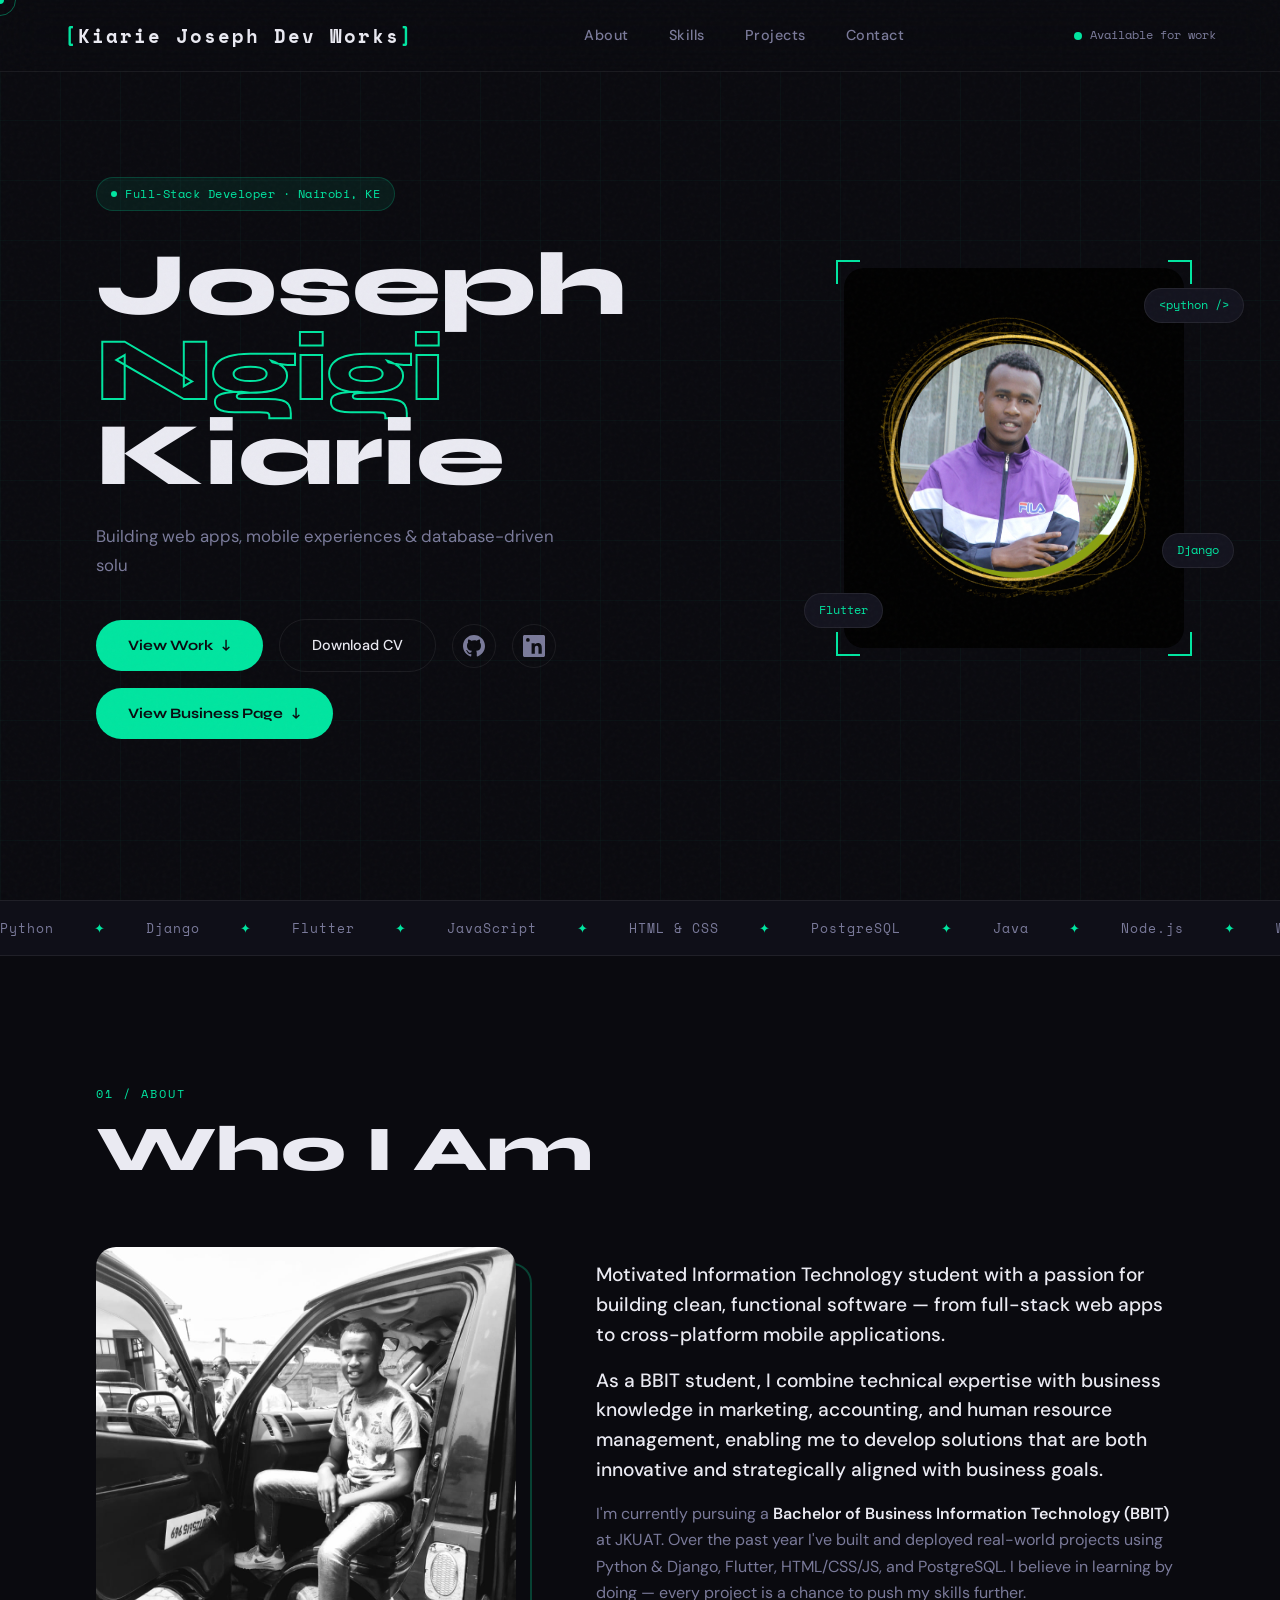
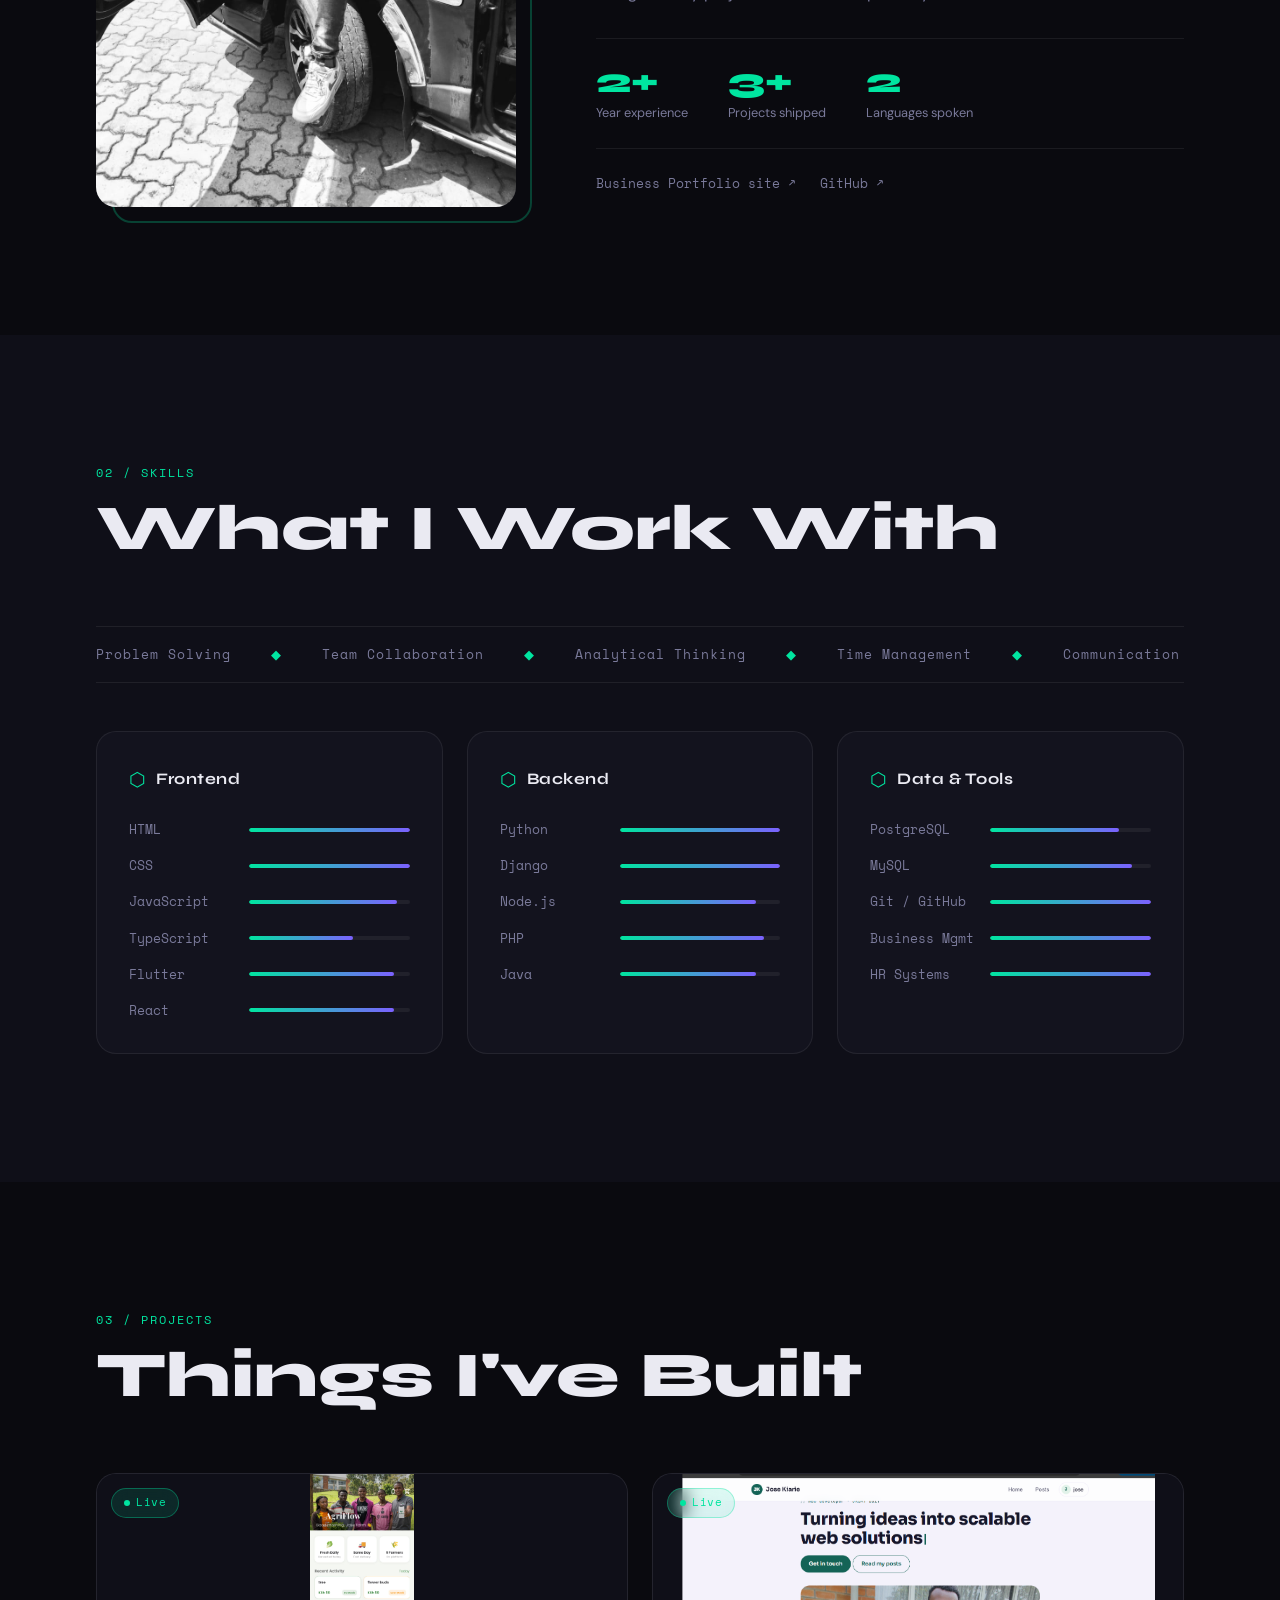
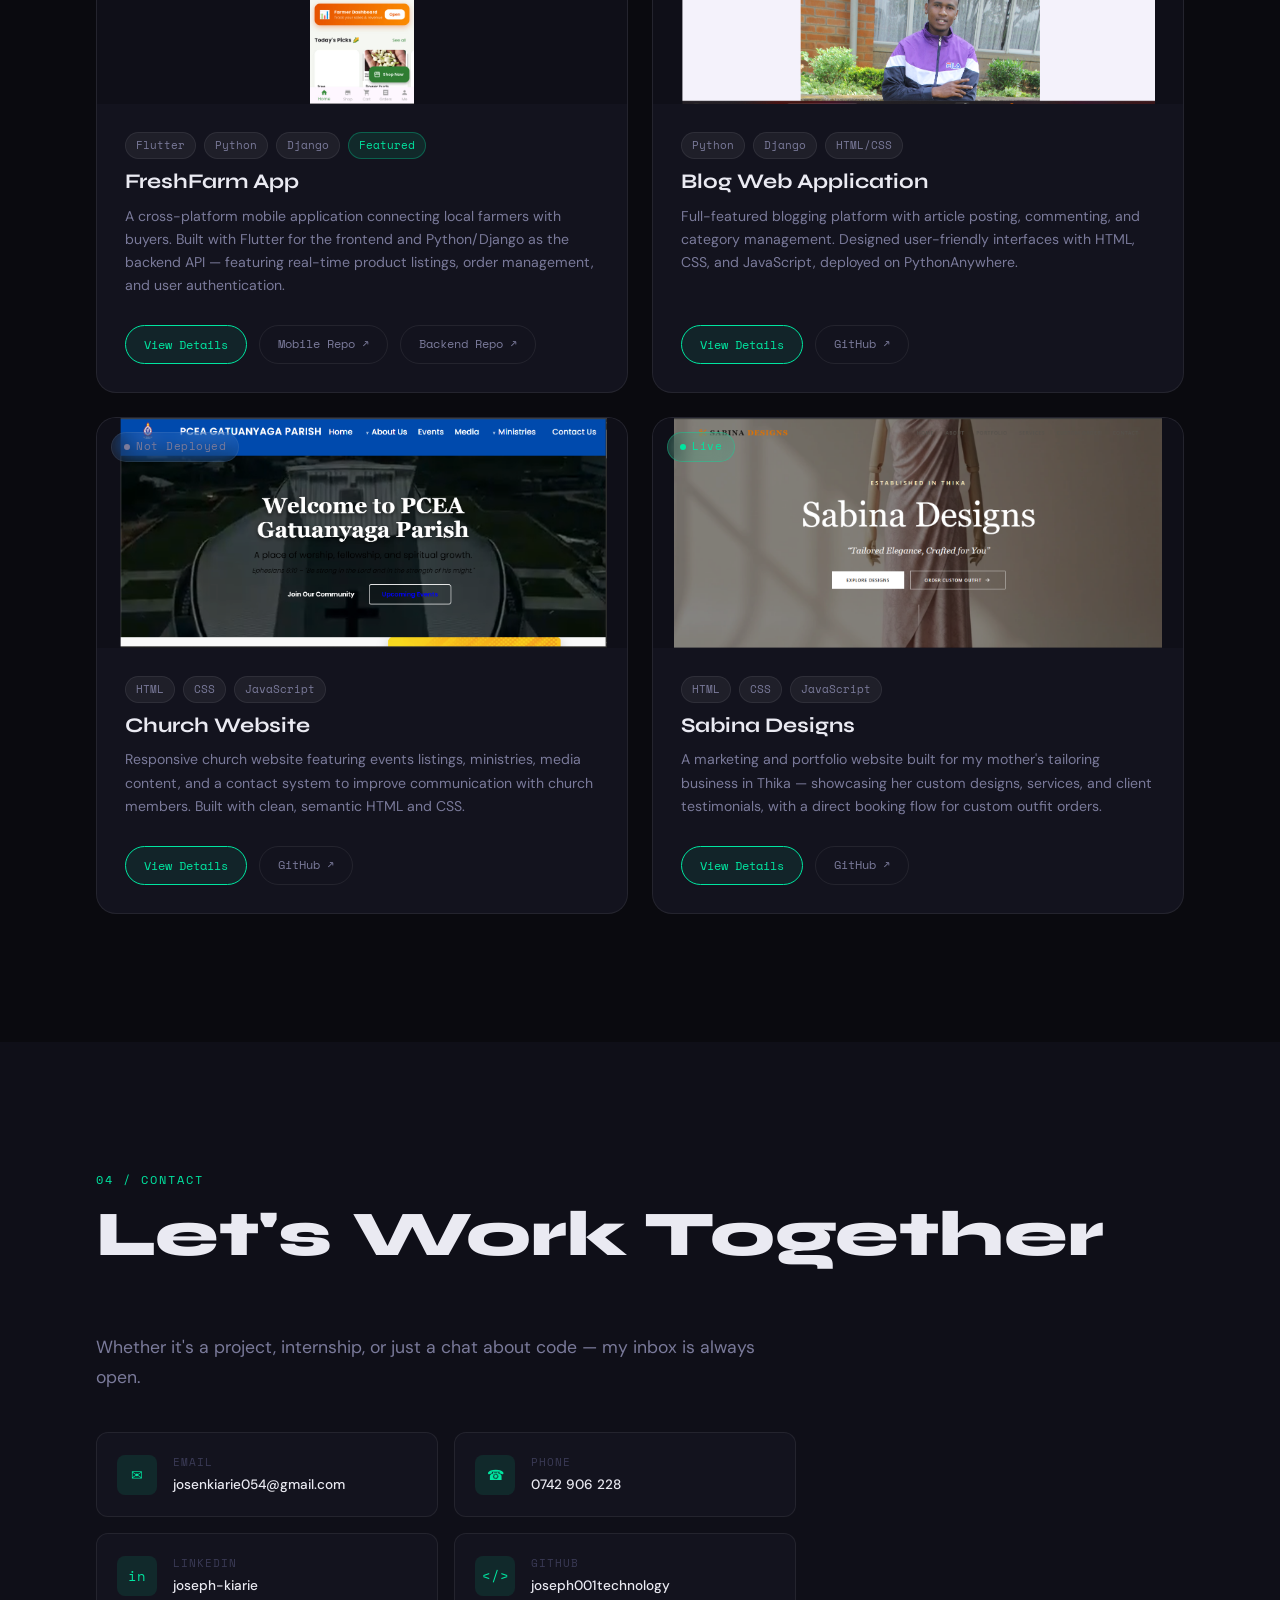
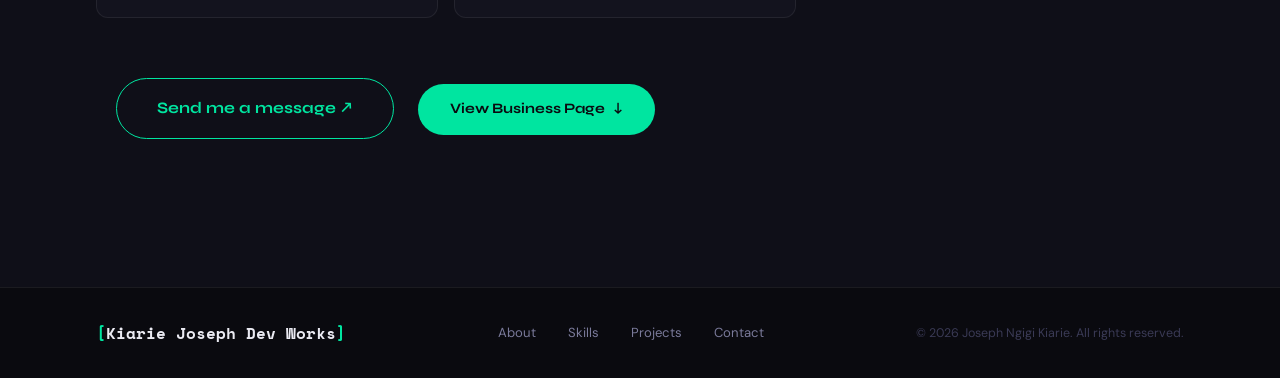
==== commit cb59d59f: "edit sabina design url and label" ====
--- a/index.html
+++ b/index.html
@@ -341,7 +341,7 @@
             <p class="project-desc">A marketing and portfolio website built for my mother's tailoring business in Thika — showcasing her custom designs, services, and client testimonials, with a direct booking flow for custom outfit orders.</p>
             <div class="project-actions">
               <button class="project-btn details-btn" data-project="sabina">View Details</button>
-              <a href="https://sabinakiarie.netlify.app/" target="_blank" class="project-btn ghost">Live Site ↗</a>
+              <a href="https://github.com/joseph001technology/elegance-archive" target="_blank" class="project-btn ghost">GitHub ↗</a>
             </div>
           </div>
         </div>
